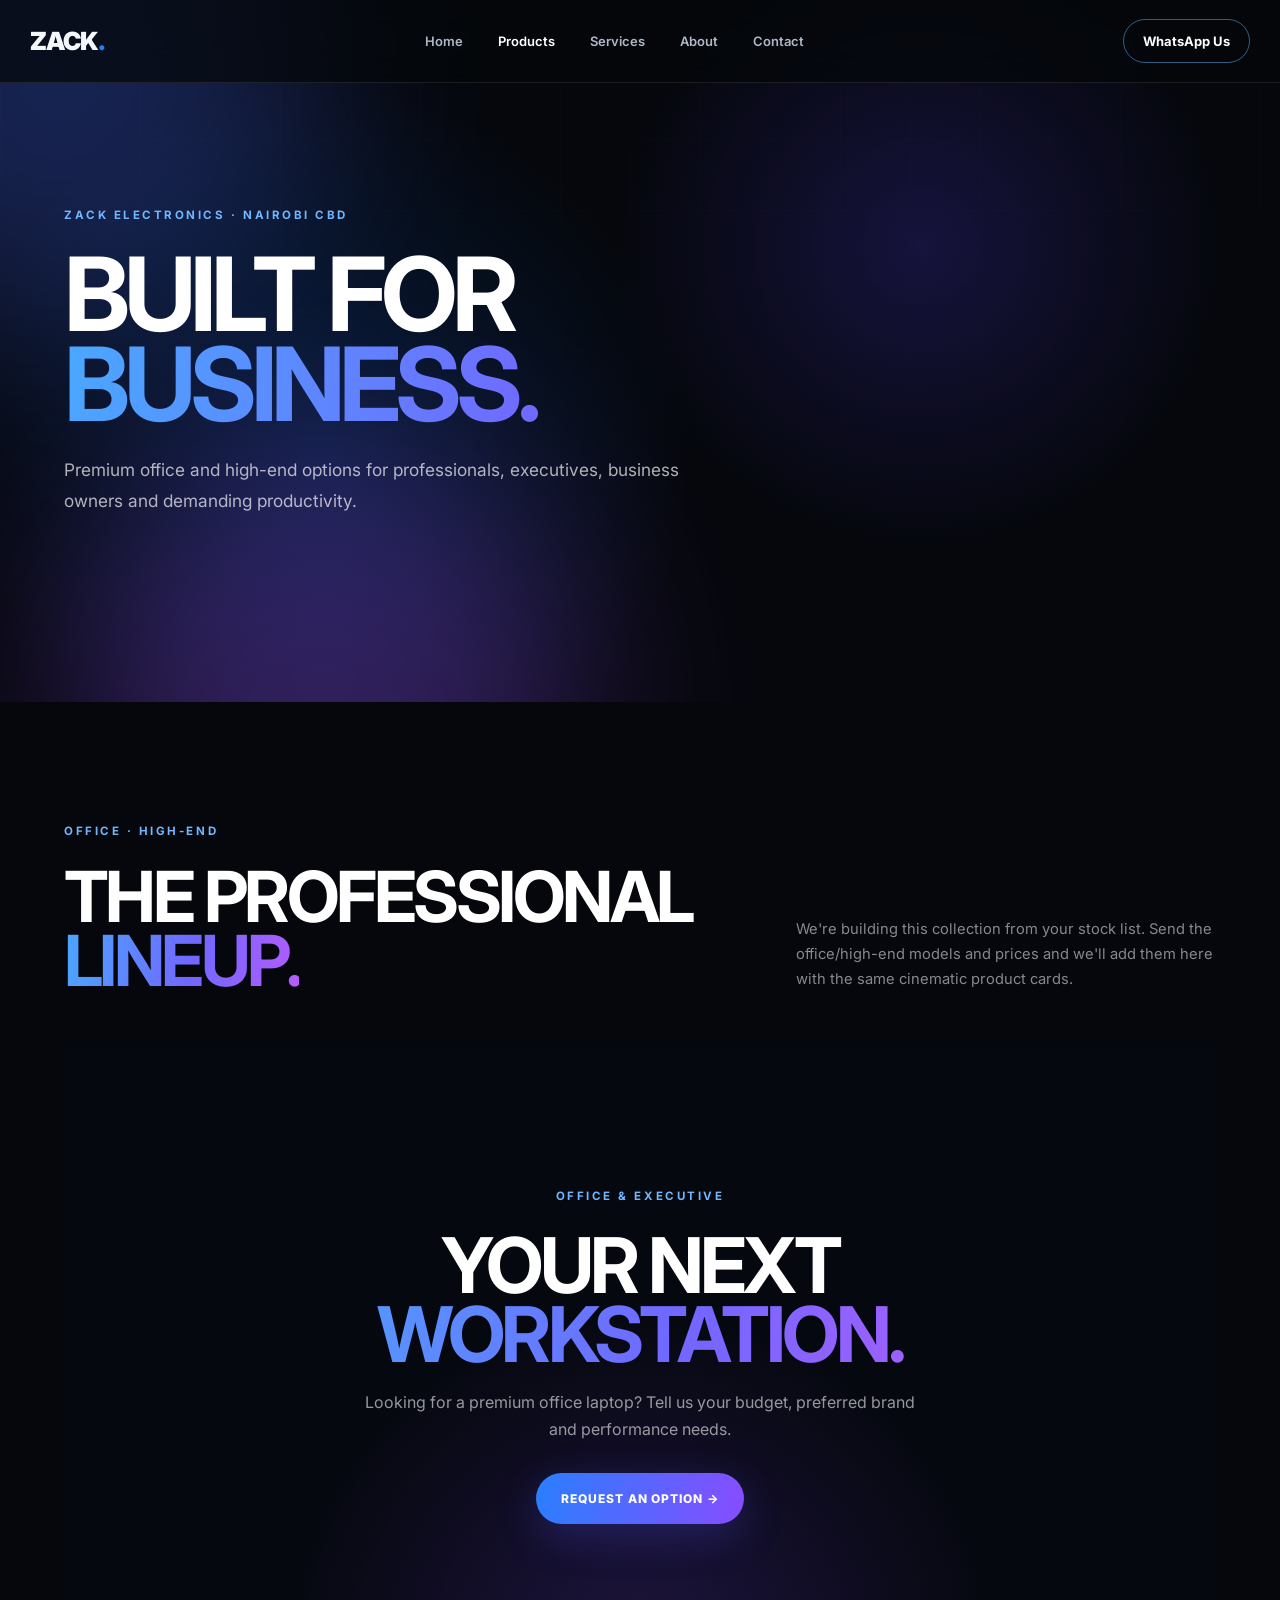
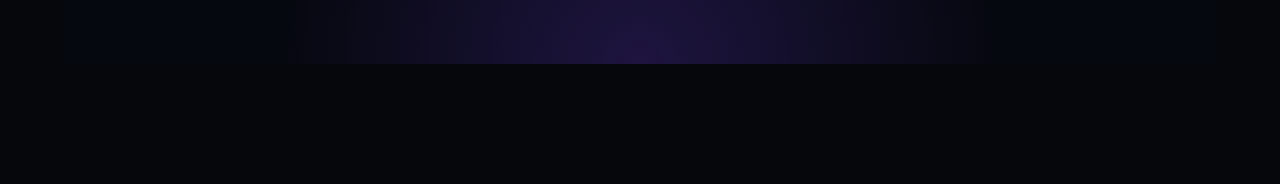
==== office-high-end.html @ 8d6f0d13 "Create office high-end product page" ====
<!DOCTYPE html>
<html lang="en">
<head>
<meta charset="UTF-8"><meta name="viewport" content="width=device-width, initial-scale=1.0">
<title>Office High-End Laptops | Zack Electronics Nairobi</title>
<meta name="description" content="Premium office and high-end professional laptops from Zack Electronics Nairobi CBD.">
<link rel="stylesheet" href="style.css"><link rel="stylesheet" href="products.css"><link rel="icon" type="image/svg+xml" href="favicon.svg">
</head>
<body>
<header class="site-header"><nav class="navbar"><a href="index.html" class="logo">ZACK<span>.</span></a><div class="nav-links"><a href="index.html">Home</a><a href="products-menu.html" class="active">Products</a><a href="services.html">Services</a><a href="about.html">About</a><a href="contact.html">Contact</a></div><a href="https://wa.me/254717022136" class="nav-button" target="_blank" rel="noopener">WhatsApp Us</a></nav></header>
<main>
<section class="products-hero"><div class="hero-background"><div class="glow glow-one"></div><div class="glow glow-two"></div><div class="grid"></div></div><div class="products-hero-content"><p class="eyebrow">ZACK ELECTRONICS · NAIROBI CBD</p><h1>BUILT FOR<br><span>BUSINESS.</span></h1><p>Premium office and high-end options for professionals, executives, business owners and demanding productivity.</p></div></section>
<section class="catalog-section"><div class="catalog-heading"><div><p class="eyebrow">OFFICE · HIGH-END</p><h2>THE PROFESSIONAL <span>LINEUP.</span></h2></div><p>We're building this collection from your stock list. Send the office/high-end models and prices and we'll add them here with the same cinematic product cards.</p></div>
<div class="products-cta"><p class="eyebrow">OFFICE & EXECUTIVE</p><h2>YOUR NEXT <span>WORKSTATION.</span></h2><p>Looking for a premium office laptop? Tell us your budget, preferred brand and performance needs.</p><a href="https://wa.me/254717022136?text=Hello%20Zack%20Electronics%2C%20I%27m%20looking%20for%20an%20office%20or%20high-end%20laptop." class="button-primary" target="_blank" rel="noopener">REQUEST AN OPTION →</a></div></section>
</main></body></html>
---- style.css ----
@import url('https://fonts.googleapis.com/css2?family=Inter:wght@400;500;600;700;800;900&display=swap');

:root {
    --bg: #05070b;
    --bg-soft: #0a0e16;
    --card: #0d121c;
    --line: rgba(255,255,255,0.09);
    --text: #f4f7fb;
    --muted: #8b96a8;
    --blue: #1683ff;
    --blue-light: #5eb4ff;
    --glow: rgba(22,131,255,0.45);
}

* {
    margin: 0;
    padding: 0;
    box-sizing: border-box;
}

html {
    scroll-behavior: smooth;
}

body {
    background: var(--bg);
    color: var(--text);
    font-family: "Inter", Arial, sans-serif;
    line-height: 1.6;
    overflow-x: hidden;
}

body::selection {
    background: var(--blue);
    color: white;
}

a {
    color: inherit;
    text-decoration: none;
}

button,
input,
textarea {
    font: inherit;
}


/* =========================
   NAVIGATION
========================= */

.site-header {
    position: fixed;
    top: 0;
    left: 0;
    width: 100%;
    z-index: 1000;

    background: rgba(5,7,11,0.72);
    backdrop-filter: blur(18px);

    border-bottom: 1px solid var(--line);
}

.navbar {
    max-width: 1300px;
    margin: auto;

    height: 82px;
    padding: 0 30px;

    display: flex;
    align-items: center;
    justify-content: space-between;
}

.logo {
    font-size: 25px;
    font-weight: 900;
    letter-spacing: -1px;
}

.logo span {
    color: var(--blue);
}

.nav-links {
    display: flex;
    gap: 35px;
}

.nav-links a {
    color: #aeb8c7;
    font-size: 13px;
    font-weight: 600;

    transition: 0.3s;
}

.nav-links a:hover {
    color: white;
}

.nav-button {
    border: 1px solid rgba(94,180,255,0.5);

    padding: 11px 19px;

    border-radius: 30px;

    color: white;

    font-size: 13px;
    font-weight: 700;

    transition: 0.3s;
}

.nav-button:hover {
    background: var(--blue);
    border-color: var(--blue);

    box-shadow:
        0 0 30px rgba(22,131,255,0.35);
}


/* =========================
   HERO
========================= */

.hero {
    min-height: 100vh;

    position: relative;
    overflow: hidden;

    display: flex;
    align-items: center;

    padding: 150px 8% 100px;
}

.hero-background {
    position: absolute;
    inset: 0;

    pointer-events: none;
}

.grid {
    position: absolute;
    inset: 0;

    opacity: 0.2;

    background-image:
        linear-gradient(
            rgba(255,255,255,0.04) 1px,
            transparent 1px
        ),
        linear-gradient(
            90deg,
            rgba(255,255,255,0.04) 1px,
            transparent 1px
        );

    background-size: 70px 70px;

    mask-image:
        radial-gradient(
            ellipse at center,
            black 20%,
            transparent 75%
        );
}

.glow {
    position: absolute;

    width: 650px;
    height: 650px;

    border-radius: 50%;

    filter: blur(100px);

    opacity: 0.15;
}

.glow-one {
    background: #006eff;

    top: -300px;
    left: -200px;
}

.glow-two {
    background: #00b7ff;

    bottom: -400px;
    right: -200px;
}

.hero-content {
    position: relative;
    z-index: 2;

    max-width: 800px;
}

.eyebrow {
    color: var(--blue-light);

    font-size: 11px;
    font-weight: 800;

    letter-spacing: 4px;

    margin-bottom: 25px;
}

.hero h1 {
    font-size: clamp(60px, 8vw, 125px);

    line-height: 0.9;

    letter-spacing: -7px;

    font-weight: 900;
}

.hero h1 span {
    display: block;
}

.hero h1 em {
    color: transparent;

    -webkit-text-stroke: 1px rgba(255,255,255,0.6);

    font-style: normal;
}

.hero-description {
    max-width: 520px;

    color: var(--muted);

    font-size: 17px;

    margin-top: 35px;
}

.hero-actions {
    display: flex;
    gap: 15px;

    margin-top: 40px;
}


/* =========================
   BUTTONS
========================= */

.button {
    display: inline-flex;
    align-items: center;
    gap: 18px;

    padding: 15px 23px;

    border-radius: 4px;

    font-size: 12px;
    font-weight: 800;

    letter-spacing: 0.5px;

    transition:
        transform 0.3s,
        box-shadow 0.3s,
        background 0.3s;
}

.button span {
    font-size: 18px;
}

.button-primary {
    background: var(--blue);

    color: white;

    box-shadow:
        0 0 35px rgba(22,131,255,0.25);
}

.button-primary:hover {
    transform: translateY(-4px);

    box-shadow:
        0 15px 50px rgba(22,131,255,0.4);
}

.button-outline {
    border: 1px solid var(--line);

    color: #d9e0ea;
}

.button-outline:hover {
    background: rgba(255,255,255,0.06);

    transform: translateY(-4px);
}


/* =========================
   HERO VISUAL
========================= */

.hero-visual {
    position: absolute;

    right: 4%;
    top: 50%;

    width: 550px;
    height: 550px;

    transform: translateY(-50%);

    display: flex;
    align-items: center;
    justify-content: center;
}

.device {
    width: 280px;
    height: 420px;

    border-radius: 30px;

    background:
        linear-gradient(
            145deg,
            #1c2532,
            #080b11
        );

    border: 1px solid rgba(255,255,255,0.15);

    box-shadow:
        -30px 30px 100px rgba(0,0,0,0.8),
        0 0 80px rgba(22,131,255,0.15);

    transform:
        perspective(1000px)
        rotateY(-18deg)
        rotateX(5deg);

    position: relative;

    animation: deviceFloat 6s ease-in-out infinite;
}

.device-screen {
    position: absolute;

    inset: 10px;

    border-radius: 22px;

    background:
        radial-gradient(
            circle at 50% 30%,
            #147dff,
            #07101d 45%,
            #030508
        );

    display: flex;

    align-items: center;
    justify-content: center;

    overflow: hidden;
}

.device-screen span {
    font-size: 150px;

    font-weight: 900;

    color: rgba(255,255,255,0.9);

    text-shadow:
        0 0 50px rgba(94,180,255,0.8);
}

.screen-glow {
    position: absolute;

    width: 250px;
    height: 250px;

    background: #1683ff;

    filter: blur(100px);

    opacity: 0.35;
}

.orbital {
    position: absolute;

    border: 1px solid rgba(94,180,255,0.2);

    border-radius: 50%;

    transform: rotate(-20deg);

    animation: orbit 12s linear infinite;
}

.orbital-one {
    width: 480px;
    height: 180px;
}

.orbital-two {
    width: 400px;
    height: 140px;

    transform: rotate(40deg);

    animation-direction: reverse;
}

@keyframes deviceFloat {

    0%,
    100% {
        transform:
            perspective(1000px)
            rotateY(-18deg)
            rotateX(5deg)
            translateY(0);
    }

    50% {
        transform:
            perspective(1000px)
            rotateY(-18deg)
            rotateX(5deg)
            translateY(-20px);
    }
}

@keyframes orbit {

    from {
        transform: rotate(0deg);
    }

    to {
        transform: rotate(360deg);
    }
}


/* =========================
   SCROLL
========================= */

.scroll-indicator {
    position: absolute;

    bottom: 35px;
    left: 8%;

    color: #6d7787;

    font-size: 9px;

    letter-spacing: 3px;

    display: flex;
    align-items: center;
    gap: 12px;
}

.scroll-indicator span {
    width: 35px;
    height: 1px;

    background: var(--blue);
}


/* =========================
   BRAND STRIP
========================= */

.brand-strip {
    min-height: 90px;

    border-top: 1px solid var(--line);
    border-bottom: 1px solid var(--line);

    display: flex;
    align-items: center;
    justify-content: space-around;

    gap: 30px;

    padding: 20px 5%;

    color: #687384;

    font-size: 10px;
    font-weight: 800;

    letter-spacing: 3px;
}


/* =========================
   SECTIONS
========================= */

.section {
    max-width: 1300px;

    margin: auto;

    padding: 140px 7%;
}

.section-header {
    display: flex;

    justify-content: space-between;
    align-items: end;

    gap: 50px;

    margin-bottom: 70px;
}

.section-header h2 {
    font-size: clamp(45px, 6vw, 80px);

    line-height: 0.95;

    letter-spacing: -4px;

    font-weight: 900;
}

.section-header h2 span {
    display: block;

    color: transparent;

    -webkit-text-stroke: 1px rgba(255,255,255,0.5);
}

.section-description {
    max-width: 330px;

    color: var(--muted);

    font-size: 14px;
}


/* =========================
   PRODUCTS
========================= */

.product-grid {
    display: grid;

    grid-template-columns:
        1.3fr
        1fr
        1fr;

    gap: 18px;
}

.product-card {
    min-height: 390px;

    background:
        linear-gradient(
            145deg,
            rgba(255,255,255,0.055),
            rgba(255,255,255,0.015)
        );

    border: 1px solid var(--line);

    padding: 35px;

    position: relative;

    overflow: hidden;

    transition:
        transform 0.4s,
        border 0.4s;
}

.product-card:hover {
    transform: translateY(-8px);

    border-color:
        rgba(94,180,255,0.35);
}

.product-large {
    grid-row: span 2;
}

.product-number {
    position: absolute;

    top: 25px;
    right: 30px;

    color: #4e5867;

    font-size: 11px;
}

.product-icon {
    font-size: 100px;

    position: absolute;

    top: 35%;
    left: 50%;

    transform: translate(-50%, -50%);

    filter:
        drop-shadow(
            0 0 30px rgba(22,131,255,0.25)
        );

    transition: transform 0.4s;
}

.product-card:hover .product-icon {
    transform:
        translate(-50%, -50%)
        scale(1.12)
        rotate(-4deg);
}

.product-info {
    position: absolute;

    bottom: 35px;
    left: 35px;
    right: 35px;
}

.product-info p {
    color: var(--blue-light);

    font-size: 9px;

    font-weight: 800;

    letter-spacing: 3px;
}

.product-info h3 {
    font-size: 28px;

    margin: 5px 0;
}

.product-info span {
    color: var(--muted);

    font-size: 12px;
}

.product-card > a {
    position: absolute;

    bottom: 35px;
    right: 35px;

    color: var(--blue-light);

    font-size: 11px;

    font-weight: 800;
}


/* =========================
   SERVICES
========================= */

.services-section {
    max-width: none;

    background:
        radial-gradient(
            circle at 50% 0%,
            rgba(22,131,255,0.09),
            transparent 50%
        );

    border-top: 1px solid var(--line);
    border-bottom: 1px solid var(--line);
}

.services-section .section-header {
    max-width: 1300px;

    margin-left: auto;
    margin-right: auto;
}

.services-grid {
    max-width: 1300px;

    margin: auto;

    display: grid;

    grid-template-columns:
        repeat(4, 1fr);

    border-top: 1px solid var(--line);
}

.service {
    padding: 45px 30px;

    border-right: 1px solid var(--line);

    position: relative;

    transition: background 0.3s;
}

.service:first-child {
    border-left: 1px solid var(--line);
}

.service:hover {
    background: rgba(22,131,255,0.04);
}

.service-number {
    color: #505b6b;

    font-size: 10px;

    position: absolute;

    top: 25px;
    right: 25px;
}

.service-icon {
    font-size: 35px;

    margin-bottom: 35px;
}

.service h3 {
    font-size: 20px;

    margin-bottom: 15px;
}

.service p {
    color: var(--muted);

    font-size: 13px;
}


/* =========================
   ABOUT
========================= */

.about-section {
    display: grid;

    grid-template-columns: 1fr 1fr;

    gap: 100px;

    align-items: center;
}

.about-visual {
    height: 550px;

    display: flex;
    align-items: center;
    justify-content: center;

    position: relative;

    background:
        radial-gradient(
            circle,
            rgba(22,131,255,0.18),
            transparent 55%
        );
}

.about-circle {
    width: 300px;
    height: 300px;

    border: 1px solid rgba(94,180,255,0.35);

    border-radius: 50%;

    display: flex;
    align-items: center;
    justify-content: center;

    box-shadow:
        0 0 100px rgba(22,131,255,0.15);
}

.about-circle span {
    font-size: 150px;

    font-weight: 900;

    color: transparent;

    -webkit-text-stroke: 1px rgba(255,255,255,0.7);
}

.about-content h2 {
    font-size: clamp(45px, 5vw, 70px);

    line-height: 0.95;

    letter-spacing: -4px;

    margin-bottom: 30px;
}

.about-content h2 span {
    color: var(--blue-light);
}

.about-text {
    color: var(--muted);

    max-width: 500px;

    font-size: 15px;
}

.stats {
    display: flex;

    gap: 60px;

    margin-top: 50px;
}

.stats div {
    display: flex;

    flex-direction: column;
}

.stats strong {
    font-size: 35px;

    color: white;
}

.stats span {
    color: #667183;

    font-size: 10px;

    text-transform: uppercase;

    letter-spacing: 2px;
}


/* =========================
   CTA
========================= */

.cta-section {
    min-height: 650px;

    position: relative;

    overflow: hidden;

    display: flex;
    align-items: center;
    justify-content: center;

    text-align: center;

    border-top: 1px solid var(--line);
    border-bottom: 1px solid var(--line);
}

.cta-section::before {
    content: "";

    position: absolute;

    width: 700px;
    height: 700px;

    border-radius: 50%;

    background: var(--blue);

    filter: blur(180px);

    opacity: 0.12;
}

.cta-content {
    position: relative;

    max-width: 800px;
}

.cta-content h2 {
    font-size: clamp(60px, 9vw, 125px);

    line-height: 0.85;

    letter-spacing: -7px;

    font-weight: 900;

    margin-bottom: 30px;
}

.cta-content h2 span {
    display: block;

    color: transparent;

    -webkit-text-stroke: 1px rgba(255,255,255,0.65);
}

.cta-content > p:not(.eyebrow) {
    color: var(--muted);

    margin-bottom: 35px;
}


/* =========================
   CONTACT
========================= */

.contact-section {
    display: grid;

    grid-template-columns: 1fr 1fr;

    gap: 100px;
}

.contact-content h2 {
    font-size: clamp(50px, 6vw, 80px);

    line-height: 0.9;

    letter-spacing: -5px;

    margin-bottom: 25px;
}

.contact-content h2 span {
    display: block;

    color: var(--blue-light);
}

.contact-content > p:not(.eyebrow) {
    color: var(--muted);

    max-width: 450px;
}

.contact-details {
    margin-top: 50px;

    display: flex;

    flex-direction: column;

    gap: 25px;
}

.contact-details div {
    display: flex;

    flex-direction: column;
}

.contact-details span {
    color: #596474;

    font-size: 9px;

    font-weight: 800;

    letter-spacing: 3px;
}

.contact-details strong {
    margin-top: 4px;

    font-size: 15px;
}

.contact-form {
    display: flex;

    flex-direction: column;

    gap: 15px;
}

.contact-form input,
.contact-form textarea {
    background: rgba(255,255,255,0.025);

    border: 1px solid var(--line);

    color: white;

    padding: 17px;

    outline: none;

    border-radius: 3px;

    resize: vertical;

    transition: border 0.3s;
}

.contact-form input:focus,
.contact-form textarea:focus {
    border-color: rgba(94,180,255,0.6);

    box-shadow:
        0 0 25px rgba(22,131,255,0.08);
}

.contact-form input::placeholder,
.contact-form textarea::placeholder {
    color: #566173;
}


/* =========================
   FOOTER
========================= */

footer {
    padding: 45px 7% 25px;

    border-top: 1px solid var(--line);
}

.footer-top {
    max-width: 1300px;

    margin: auto;

    display: flex;

    align-items: center;

    justify-content: space-between;

    gap: 30px;
}

.footer-top p {
    color: #596474;

    font-size: 12px;
}

.social-links {
    display: flex;

    gap: 20px;
}

.social-links a {
    color: #8c96a5;

    font-size: 11px;

    transition: color 0.3s;
}

.social-links a:hover {
    color: white;
}

.footer-bottom {
    max-width: 1300px;

    margin: 40px auto 0;

    padding-top: 20px;

    border-top: 1px solid var(--line);

    display: flex;

    justify-content: space-between;

    color: #4e5867;

    font-size: 10px;
}


/* =========================
   RESPONSIVE
========================= */

@media (max-width: 1100px) {

    .hero-visual {
        opacity: 0.45;

        right: -130px;
    }

    .hero-content {
        max-width: 700px;
    }

    .product-grid {
        grid-template-columns: 1fr 1fr;
    }

    .product-large {
        grid-row: auto;

        grid-column: span 2;
    }

    .services-grid {
        grid-template-columns: 1fr 1fr;
    }

    .service {
        border-bottom: 1px solid var(--line);
    }
}


@media (max-width: 800px) {

    .nav-links {
        display: none;
    }

    .nav-button {
        display: none;
    }

    .navbar {
        height: 70px;

        padding: 0 20px;
    }

    .hero {
        padding:
            140px
            25px
            100px;
    }

    .hero h1 {
        letter-spacing: -4px;
    }

    .hero-visual {
        opacity: 0.2;

        right: -180px;
    }

    .section {
        padding: 100px 25px;
    }

    .section-header {
        flex-direction: column;

        align-items: flex-start;
    }

    .about-section,
    .contact-section {
        grid-template-columns: 1fr;

        gap: 60px;
    }

    .about-visual {
        height: 350px;
    }

    .brand-strip {
        flex-wrap: wrap;

        justify-content: center;

        text-align: center;
    }

    .footer-top,
    .footer-bottom {
        flex-direction: column;

        align-items: flex-start;
    }
}


@media (max-width: 600px) {

    .hero {
        min-height: 850px;
    }

    .hero h1 {
        font-size: 58px;
    }

    .hero-description {
        font-size: 15px;
    }

    .hero-actions {
        flex-direction: column;

        align-items: flex-start;
    }

    .product-grid {
        grid-template-columns: 1fr;
    }

    .product-large {
        grid-column: auto;
    }

    .product-card {
        min-height: 350px;
    }

    .services-grid {
        grid-template-columns: 1fr;
    }

    .service {
        border-left: 1px solid var(--line);

        border-right: 1px solid var(--line);
    }

    .stats {
        gap: 30px;
    }

    .cta-section {
        min-height: 550px;

        padding: 40px 20px;
    }

    .cta-content h2 {
        font-size: 62px;

        letter-spacing: -4px;
    }

    .contact-content h2 {
        font-size: 55px;
    }
}
/* =========================================================
   ZACK ELECTRONICS — CINEMATIC PRODUCTS EXPERIENCE
   ========================================================= */

.products-hero {
    position: relative;
    min-height: 78vh;
    display: flex;
    align-items: center;
    overflow: hidden;
    isolation: isolate;
    background:
        radial-gradient(circle at 72% 35%, rgba(91, 67, 255, 0.20), transparent 30%),
        radial-gradient(circle at 25% 65%, rgba(0, 119, 255, 0.18), transparent 35%),
        #05070c;
}

.products-hero-content {
    position: relative;
    z-index: 3;
    width: min(1180px, 90%);
    margin: 0 auto;
    padding: 110px 0 90px;
}

.products-hero h1 {
    max-width: 900px;
    margin: 15px 0 25px;
    font-size: clamp(3.4rem, 8vw, 8rem);
    line-height: 0.88;
    letter-spacing: -0.06em;
    text-transform: uppercase;
    color: #ffffff;
}

.products-hero h1 span {
    display: block;
    background: linear-gradient(
        100deg,
        #4aa8ff,
        #7167ff 55%,
        #b65cff
    );
    -webkit-background-clip: text;
    background-clip: text;
    color: transparent;
}

.products-hero-content > p:last-child {
    max-width: 650px;
    color: rgba(255,255,255,0.68);
    font-size: 1.08rem;
    line-height: 1.8;
}

.eyebrow {
    color: #70b7ff;
    font-size: 0.72rem;
    font-weight: 700;
    letter-spacing: 0.22em;
    text-transform: uppercase;
}

.hero-background {
    position: absolute;
    inset: 0;
    z-index: -1;
    pointer-events: none;
}

.grid {
    position: absolute;
    inset: 0;
    opacity: 0.16;
    background-image:
        linear-gradient(rgba(255,255,255,0.07) 1px, transparent 1px),
        linear-gradient(90deg, rgba(255,255,255,0.07) 1px, transparent 1px);
    background-size: 70px 70px;
    mask-image: linear-gradient(to bottom, black, transparent);
}

.glow {
    position: absolute;
    width: 520px;
    height: 520px;
    border-radius: 50%;
    filter: blur(100px);
    opacity: 0.28;
}

.glow-one {
    top: -180px;
    right: -80px;
    background: #456bff;
    animation: cinematicFloat 8s ease-in-out infinite;
}

.glow-two {
    bottom: -260px;
    left: 5%;
    background: #9d4dff;
    animation: cinematicFloat 10s ease-in-out infinite reverse;
}

@keyframes cinematicFloat {
    0%, 100% {
        transform: translate3d(0, 0, 0);
    }

    50% {
        transform: translate3d(35px, -25px, 0);
    }
}


/* =========================================================
   COLLECTION SECTION
   ========================================================= */

.laptop-collections {
    position: relative;
    padding: 120px 5%;
    background:
        radial-gradient(circle at 50% 0%, rgba(77, 92, 255, 0.10), transparent 35%),
        #07090f;
}

.collection-heading {
    max-width: 760px;
    margin: 0 auto 65px;
    text-align: center;
}

.collection-heading h2 {
    margin: 12px 0 20px;
    font-size: clamp(2.5rem, 5vw, 5rem);
    line-height: 0.95;
    letter-spacing: -0.045em;
    text-transform: uppercase;
    color: white;
}

.collection-heading h2 span {
    background: linear-gradient(
        100deg,
        #55adff,
        #7864ff,
        #bd5cff
    );
    -webkit-background-clip: text;
    background-clip: text;
    color: transparent;
}

.collection-heading > p:last-child {
    color: rgba(255,255,255,0.58);
    line-height: 1.7;
}

.collection-grid {
    width: min(1250px, 100%);
    margin: 0 auto;
    display: grid;
    grid-template-columns: repeat(3, 1fr);
    gap: 22px;
}

.collection-card {
    position: relative;
    min-height: 590px;
    padding: 35px;
    overflow: hidden;
    isolation: isolate;
    border: 1px solid rgba(255,255,255,0.10);
    border-radius: 24px;
    background:
        linear-gradient(145deg, rgba(255,255,255,0.07), rgba(255,255,255,0.015)),
        rgba(5, 8, 15, 0.92);
    box-shadow: 0 25px 80px rgba(0,0,0,0.28);
    transition:
        transform 0.5s cubic-bezier(.2,.8,.2,1),
        border-color 0.5s ease,
        box-shadow 0.5s ease;
}

.collection-card:hover {
    transform: translateY(-12px);
    border-color: rgba(105,153,255,0.45);
    box-shadow:
        0 30px 90px rgba(0,0,0,0.45),
        0 0 70px rgba(91, 91, 255, 0.10);
}

.collection-number {
    position: absolute;
    top: 25px;
    right: 30px;
    font-size: 0.7rem;
    letter-spacing: 0.18em;
    color: rgba(255,255,255,0.32);
}

.collection-icon {
    position: relative;
    z-index: 2;
    width: 74px;
    height: 74px;
    display: grid;
    place-items: center;
    margin-bottom: 120px;
    border: 1px solid rgba(255,255,255,0.14);
    border-radius: 20px;
    background: rgba(255,255,255,0.06);
    font-size: 2rem;
    box-shadow: 0 0 35px rgba(73,139,255,0.10);
}

.collection-content {
    position: relative;
    z-index: 2;
}

.collection-content > p:first-child {
    margin: 0 0 12px;
    color: #8fbfff;
    font-size: 0.72rem;
    font-weight: 700;
    letter-spacing: 0.18em;
}

.collection-content h3 {
    max-width: 330px;
    margin: 0;
    color: white;
    font-size: clamp(2rem, 3vw, 3rem);
    line-height: 0.95;
    letter-spacing: -0.04em;
    text-transform: uppercase;
}

.collection-content h3 span {
    display: block;
    background: linear-gradient(100deg, #4ba9ff, #9b62ff);
    -webkit-background-clip: text;
    background-clip: text;
    color: transparent;
}

.collection-line {
    width: 55px;
    height: 2px;
    margin: 28px 0;
    background: linear-gradient(90deg, #49aaff, #9d5dff);
}

.collection-description {
    max-width: 330px;
    color: rgba(255,255,255,0.58);
    line-height: 1.7;
}

.collection-button {
    display: inline-flex;
    align-items: center;
    gap: 15px;
    margin-top: 25px;
    padding: 13px 17px;
    border: 1px solid rgba(116,159,255,0.35);
    border-radius: 100px;
    color: white;
    background: rgba(73,116,255,0.08);
    font-size: 0.68rem;
    font-weight: 700;
    letter-spacing: 0.08em;
    text-decoration: none;
    transition: all 0.3s ease;
}

.collection-button span {
    font-size: 1rem;
    transition: transform 0.3s ease;
}

.collection-button:hover {
    border-color: rgba(170,103,255,0.65);
    background: linear-gradient(
        100deg,
        rgba(59,139,255,0.20),
        rgba(166,78,255,0.20)
    );
    box-shadow: 0 0 30px rgba(104,87,255,0.18);
}

.collection-button:hover span {
    transform: translateX(5px);
}

.collection-glow {
    position: absolute;
    width: 280px;
    height: 280px;
    top: -100px;
    right: -100px;
    border-radius: 50%;
    filter: blur(70px);
    opacity: 0.25;
    z-index: -1;
    transition: opacity 0.5s ease, transform 0.5s ease;
}

.collection-card:hover .collection-glow {
    opacity: 0.45;
    transform: scale(1.15);
}

.gaming-card .collection-glow {
    background: #3e8cff;
}

.student-card .collection-glow {
    background: #5b7cff;
}

.professional-card .collection-glow {
    background: #a450ff;
}


/* =========================================================
   OTHER PRODUCTS
   ========================================================= */

.other-products {
    padding: 120px 5%;
    background: #05070c;
}

.other-products-grid {
    width: min(1150px, 100%);
    margin: 0 auto;
    display: grid;
    grid-template-columns: repeat(3, 1fr);
    gap: 15px;
}

.mini-product {
    padding: 30px;
    border: 1px solid rgba(255,255,255,0.08);
    border-radius: 18px;
    background: rgba(255,255,255,0.025);
    transition: 0.35s ease;
}

.mini-product:hover {
    transform: translateY(-6px);
    border-color: rgba(112,130,255,0.35);
    background: rgba(85,95,255,0.05);
}

.mini-product > span {
    font-size: 1.7rem;
}

.mini-product h3 {
    margin: 20px 0 8px;
    color: white;
}

.mini-product p {
    margin: 0;
    color: rgba(255,255,255,0.50);
    line-height: 1.6;
}


/* =========================================================
   FINAL CTA
   ========================================================= */

.products-cta {
    position: relative;
    overflow: hidden;
    padding: 140px 5%;
    text-align: center;
    background:
        radial-gradient(circle at 50% 100%, rgba(124,70,255,0.20), transparent 42%),
        #060810;
}

.products-cta h2 {
    max-width: 800px;
    margin: 15px auto 20px;
    color: white;
    font-size: clamp(2.7rem, 6vw, 6rem);
    line-height: 0.9;
    letter-spacing: -0.05em;
    text-transform: uppercase;
}

.products-cta h2 span {
    display: block;
    background: linear-gradient(100deg, #4baaff, #b05dff);
    -webkit-background-clip: text;
    background-clip: text;
    color: transparent;
}

.products-cta > p:not(.eyebrow) {
    max-width: 580px;
    margin: 0 auto 30px;
    color: rgba(255,255,255,0.58);
    line-height: 1.7;
}

.button-primary {
    display: inline-flex;
    align-items: center;
    gap: 15px;
    padding: 16px 25px;
    border-radius: 100px;
    color: white;
    background: linear-gradient(100deg, #297fff, #884cff);
    text-decoration: none;
    font-size: 0.75rem;
    font-weight: 800;
    letter-spacing: 0.08em;
    box-shadow: 0 12px 40px rgba(82,82,255,0.25);
    transition: transform 0.3s ease, box-shadow 0.3s ease;
}

.button-primary:hover {
    transform: translateY(-4px);
    box-shadow: 0 18px 55px rgba(120,70,255,0.35);
}


/* =========================================================
   MOBILE
   ========================================================= */

@media (max-width: 900px) {

    .collection-grid {
        grid-template-columns: 1fr;
    }

    .collection-card {
        min-height: 500px;
    }

    .other-products-grid {
        grid-template-columns: repeat(2, 1fr);
    }

}

@media (max-width: 600px) {

    .products-hero {
        min-height: 72vh;
    }

    .products-hero-content {
        padding: 90px 0 70px;
    }

    .products-hero h1 {
        font-size: clamp(3rem, 16vw, 5rem);
    }

    .laptop-collections,
    .other-products,
    .products-cta {
        padding: 85px 5%;
    }

    .collection-card {
        min-height: 480px;
        padding: 28px;
    }

    .collection-icon {
        margin-bottom: 90px;
    }

    .other-products-grid {
        grid-template-columns: 1fr;
    }

}
---- products.css ----
/* Zack Electronics product catalog */
:root{--purple:#9b5cff;--purple-soft:rgba(155,92,255,.18)}
.products-hero{min-height:78vh;display:flex;align-items:center;position:relative;overflow:hidden;isolation:isolate;background:radial-gradient(circle at 72% 35%,rgba(91,67,255,.2),transparent 30%),radial-gradient(circle at 25% 65%,rgba(0,119,255,.18),transparent 35%),#05070c}
.products-hero-content{position:relative;z-index:3;width:min(1180px,90%);margin:0 auto;padding:110px 0 90px}.products-hero h1{max-width:900px;margin:15px 0 25px;font-size:clamp(3.4rem,8vw,8rem);line-height:.88;letter-spacing:-.06em;text-transform:uppercase;color:#fff}.products-hero h1 span,.catalog-heading h2 span,.products-cta h2 span{background:linear-gradient(100deg,#4aa8ff,#7167ff 55%,#b65cff);-webkit-background-clip:text;background-clip:text;color:transparent}.products-hero-content>p:last-child{max-width:650px;color:rgba(255,255,255,.68);font-size:1.08rem;line-height:1.8}
.laptop-collections{position:relative;padding:120px 5%;background:radial-gradient(circle at 50% 0%,rgba(77,92,255,.1),transparent 35%),#07090f}.collection-heading{max-width:760px;margin:0 auto 65px;text-align:center}.collection-heading h2{margin:12px 0 20px;font-size:clamp(2.5rem,5vw,5rem);line-height:.95;letter-spacing:-.045em;text-transform:uppercase;color:#fff}.collection-heading>p:last-child{color:rgba(255,255,255,.58);line-height:1.7}.collection-grid{width:min(1250px,100%);margin:0 auto;display:grid;grid-template-columns:repeat(3,1fr);gap:22px}.collection-card{position:relative;min-height:500px;padding:35px;overflow:hidden;isolation:isolate;border:1px solid rgba(255,255,255,.1);border-radius:24px;background:linear-gradient(145deg,rgba(255,255,255,.07),rgba(255,255,255,.015)),rgba(5,8,15,.92);box-shadow:0 25px 80px rgba(0,0,0,.28);transition:.5s}.collection-card:hover{transform:translateY(-12px);border-color:rgba(105,153,255,.45);box-shadow:0 30px 90px rgba(0,0,0,.45),0 0 70px rgba(91,91,255,.1)}.collection-number{position:absolute;top:25px;right:30px;font-size:.7rem;letter-spacing:.18em;color:rgba(255,255,255,.32)}.collection-icon{position:relative;z-index:2;width:74px;height:74px;display:grid;place-items:center;margin-bottom:100px;border:1px solid rgba(255,255,255,.14);border-radius:20px;background:rgba(255,255,255,.06);font-size:2rem}.collection-content{position:relative;z-index:2}.collection-content>p:first-child{margin:0 0 12px;color:#8fbfff;font-size:.72rem;font-weight:700;letter-spacing:.18em}.collection-content h3{max-width:330px;margin:0;color:#fff;font-size:clamp(2rem,3vw,3rem);line-height:.95;letter-spacing:-.04em;text-transform:uppercase}.collection-content h3 span{display:block;background:linear-gradient(100deg,#4ba9ff,#9b62ff);-webkit-background-clip:text;background-clip:text;color:transparent}.collection-line{width:55px;height:2px;margin:28px 0;background:linear-gradient(90deg,#49aaff,#9d5dff)}.collection-description{max-width:330px;color:rgba(255,255,255,.58);line-height:1.7}.collection-button{display:inline-flex;align-items:center;gap:15px;margin-top:25px;padding:13px 17px;border:1px solid rgba(116,159,255,.35);border-radius:100px;color:#fff;background:rgba(73,116,255,.08);font-size:.68rem;font-weight:700;letter-spacing:.08em;transition:.3s}.collection-button:hover{border-color:rgba(170,103,255,.65);background:linear-gradient(100deg,rgba(59,139,255,.2),rgba(166,78,255,.2));box-shadow:0 0 30px rgba(104,87,255,.18)}.collection-glow{position:absolute;width:280px;height:280px;top:-100px;right:-100px;border-radius:50%;filter:blur(70px);opacity:.25;z-index:-1;transition:.5s}.collection-card:hover .collection-glow{opacity:.45;transform:scale(1.15)}.gaming-card .collection-glow{background:#3e8cff}.student-card .collection-glow{background:#5b7cff}.professional-card .collection-glow{background:#a450ff}
.catalog-section{padding:120px 5%;background:#05070c}.catalog-heading{width:min(1250px,100%);margin:0 auto 55px;display:flex;justify-content:space-between;align-items:end;gap:50px}.catalog-heading h2{margin:10px 0 0;color:#fff;font-size:clamp(2.7rem,5.5vw,5.5rem);line-height:.9;letter-spacing:-.05em;text-transform:uppercase}.catalog-heading>p{max-width:420px;color:rgba(255,255,255,.52);line-height:1.7;font-size:.92rem}.product-catalog{width:min(1250px,100%);margin:auto;display:grid;grid-template-columns:repeat(3,1fr);gap:18px}.laptop-card{position:relative;overflow:hidden;border:1px solid rgba(255,255,255,.08);border-radius:20px;background:linear-gradient(145deg,rgba(255,255,255,.055),rgba(255,255,255,.012));transition:transform .4s,border-color .4s,box-shadow .4s}.laptop-card:hover{transform:translateY(-8px);border-color:rgba(95,145,255,.38);box-shadow:0 25px 70px rgba(0,0,0,.35),0 0 45px rgba(91,92,255,.08)}.featured-laptop{grid-column:span 2}.product-image{height:270px;position:relative;overflow:hidden;background:radial-gradient(circle at 50% 50%,rgba(57,132,255,.15),transparent 60%),#090d15}.featured-laptop .product-image{height:390px}.product-image:after{content:"";position:absolute;inset:0;background:linear-gradient(180deg,transparent 50%,rgba(4,7,12,.75));pointer-events:none}.product-image img{width:100%;height:100%;object-fit:contain;display:block;padding:24px;filter:saturate(1.05) contrast(1.03);transition:transform .6s ease,filter .6s ease}.laptop-card:hover .product-image img{transform:scale(1.06);filter:saturate(1.15) contrast(1.06)}.stock-badge{position:absolute;top:18px;left:18px;z-index:2;padding:7px 10px;border:1px solid rgba(255,255,255,.14);border-radius:999px;background:rgba(4,7,12,.7);backdrop-filter:blur(12px);color:#c8dcff;font-size:.6rem;font-weight:800;letter-spacing:.1em}.laptop-body{padding:28px}.product-category{color:#75b7ff;font-size:.62rem;font-weight:800;letter-spacing:.16em}.laptop-body h3{margin:8px 0 9px;color:#fff;font-size:1.35rem;line-height:1.05;letter-spacing:-.025em}.spec-line{min-height:44px;color:rgba(255,255,255,.58);font-size:.82rem;line-height:1.55}.laptop-body ul{list-style:none;margin:17px 0 20px;padding:0;display:grid;gap:7px}.laptop-body li{color:rgba(255,255,255,.47);font-size:.72rem}.laptop-body li:before{content:"✦";color:#9b67ff;margin-right:8px}.price-row{display:flex;align-items:center;justify-content:space-between;gap:15px;padding-top:18px;border-top:1px solid rgba(255,255,255,.08)}.price-row strong{color:#fff;font-size:1.15rem;white-space:nowrap}.price-row a{padding:9px 12px;border-radius:999px;background:linear-gradient(100deg,#237dff,#8149ff);color:#fff;font-size:.6rem;font-weight:800;letter-spacing:.08em;white-space:nowrap}.image-note{width:min(1250px,100%);margin:30px auto 0;color:rgba(255,255,255,.38);font-size:.72rem;line-height:1.6}.coming-section{border-top:1px solid rgba(255,255,255,.07);background:linear-gradient(145deg,#070912,#05070c)}.products-cta{position:relative;overflow:hidden;padding:140px 5%;text-align:center;background:radial-gradient(circle at 50% 100%,rgba(124,70,255,.2),transparent 42%),#060810}.products-cta h2{max-width:800px;margin:15px auto 20px;color:#fff;font-size:clamp(2.7rem,6vw,6rem);line-height:.9;letter-spacing:-.05em;text-transform:uppercase}.products-cta>p:not(.eyebrow){max-width:580px;margin:0 auto 30px;color:rgba(255,255,255,.58);line-height:1.7}.products-cta .button-primary{border-radius:100px}.social-links{display:flex;gap:18px}.active{color:#fff!important}
@media(max-width:900px){.collection-grid,.product-catalog{grid-template-columns:1fr 1fr}.featured-laptop{grid-column:span 2}.catalog-heading{display:block}.catalog-heading>p{margin-top:25px}.nav-links{gap:15px}.nav-button{display:none}}
@media(max-width:600px){.collection-grid,.product-catalog{grid-template-columns:1fr}.featured-laptop{grid-column:span 1}.featured-laptop .product-image,.product-image{height:250px}.catalog-section,.laptop-collections{padding:80px 5%}.products-hero-content{padding:90px 0 70px}.products-hero h1{font-size:clamp(3rem,16vw,5rem)}.collection-card{min-height:470px}.navbar{padding:0 18px}.nav-links{display:none}.laptop-body{padding:23px}.price-row{align-items:flex-start;flex-direction:column}.price-row a{align-self:flex-start}}
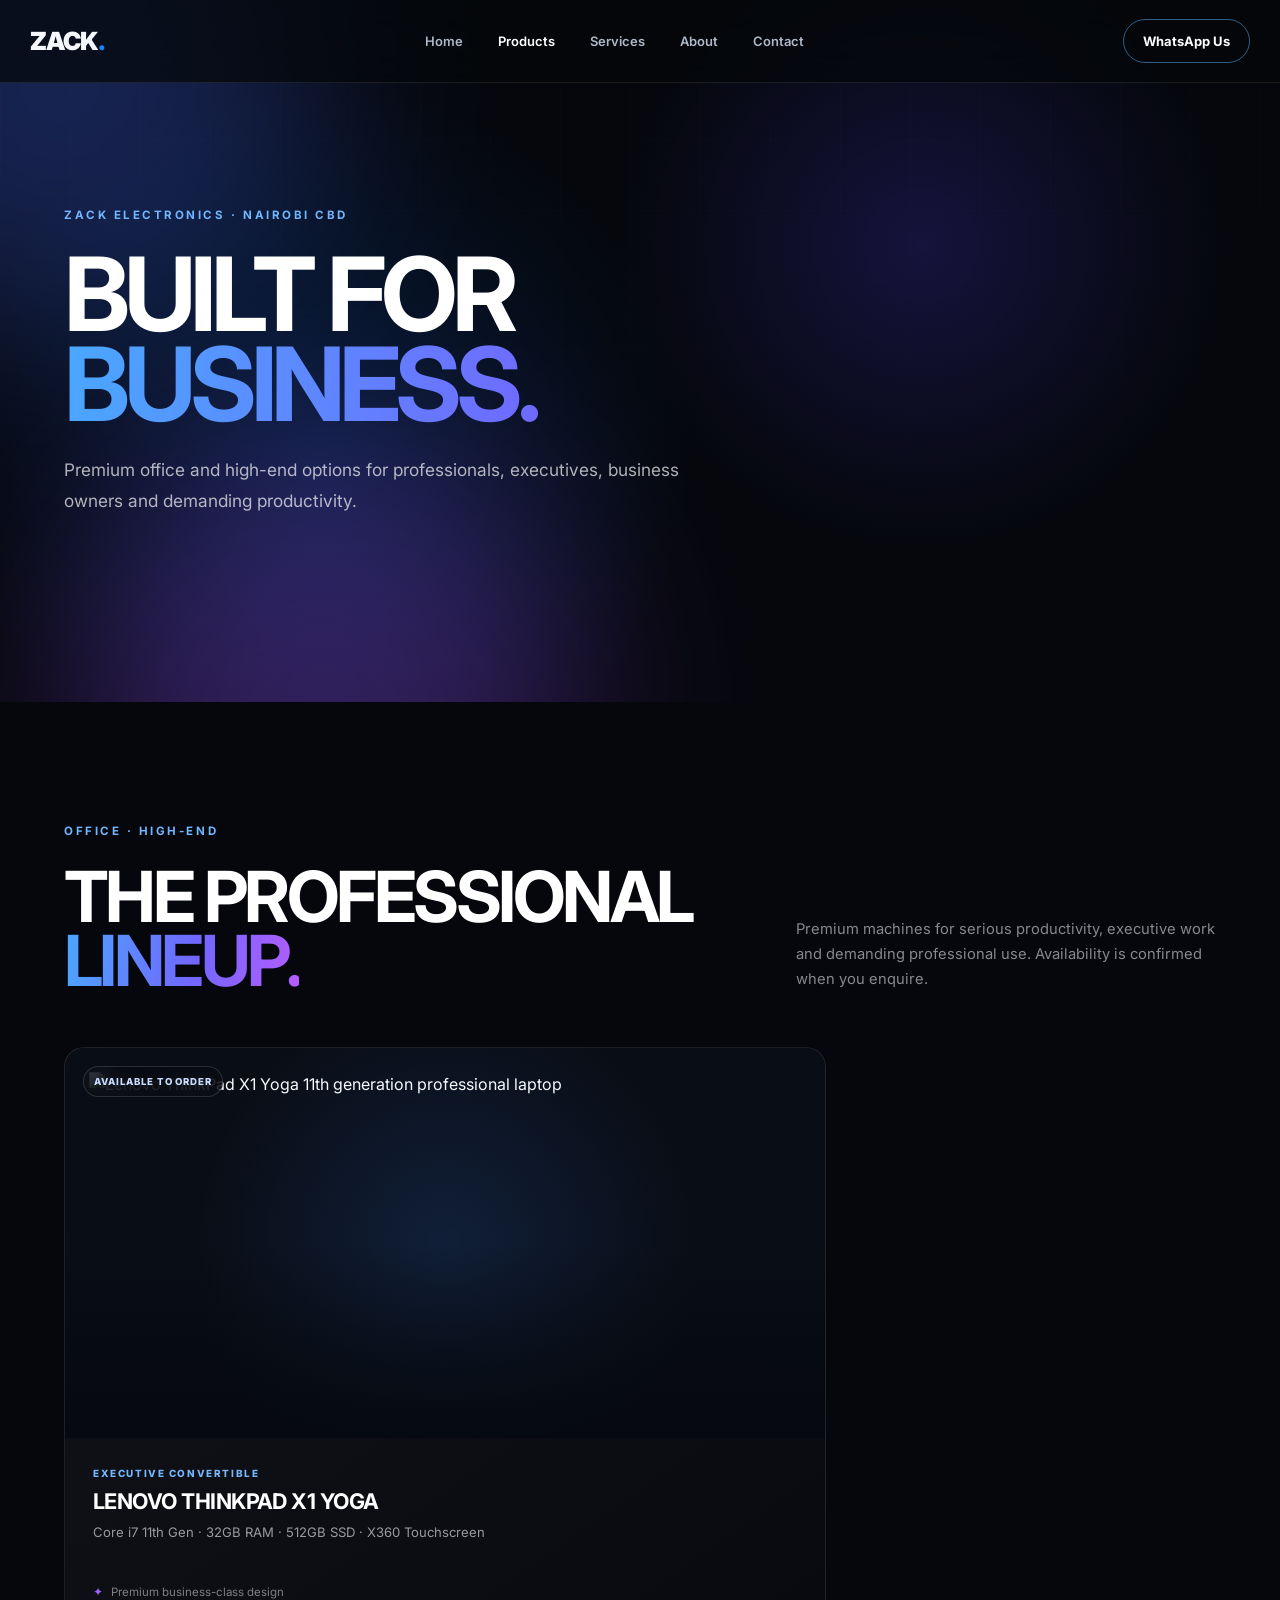
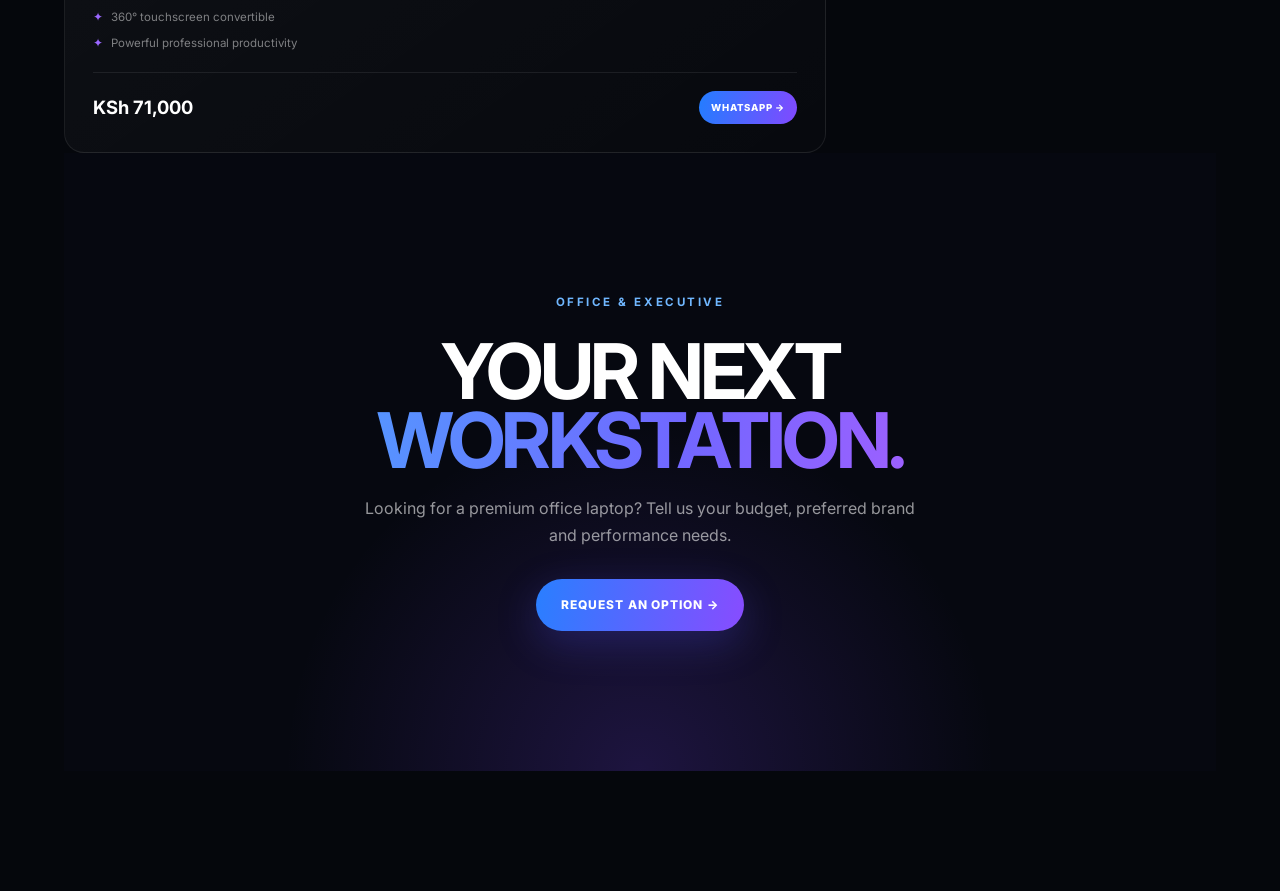
==== commit 91a8edb7: "Move X1 Yoga 11th Gen into Office High-End collection" ====
--- a/office-high-end.html
+++ b/office-high-end.html
@@ -10,6 +10,9 @@
 <header class="site-header"><nav class="navbar"><a href="index.html" class="logo">ZACK<span>.</span></a><div class="nav-links"><a href="index.html">Home</a><a href="products-menu.html" class="active">Products</a><a href="services.html">Services</a><a href="about.html">About</a><a href="contact.html">Contact</a></div><a href="https://wa.me/254717022136" class="nav-button" target="_blank" rel="noopener">WhatsApp Us</a></nav></header>
 <main>
 <section class="products-hero"><div class="hero-background"><div class="glow glow-one"></div><div class="glow glow-two"></div><div class="grid"></div></div><div class="products-hero-content"><p class="eyebrow">ZACK ELECTRONICS · NAIROBI CBD</p><h1>BUILT FOR<br><span>BUSINESS.</span></h1><p>Premium office and high-end options for professionals, executives, business owners and demanding productivity.</p></div></section>
-<section class="catalog-section"><div class="catalog-heading"><div><p class="eyebrow">OFFICE · HIGH-END</p><h2>THE PROFESSIONAL <span>LINEUP.</span></h2></div><p>We're building this collection from your stock list. Send the office/high-end models and prices and we'll add them here with the same cinematic product cards.</p></div>
+<section class="catalog-section"><div class="catalog-heading"><div><p class="eyebrow">OFFICE · HIGH-END</p><h2>THE PROFESSIONAL <span>LINEUP.</span></h2></div><p>Premium machines for serious productivity, executive work and demanding professional use. Availability is confirmed when you enquire.</p></div>
+<div class="product-catalog">
+<article class="laptop-card featured-laptop"><div class="product-image"><img src="https://p4-ofp.static.pub/ShareResource/na/subseries/hero/lenovo-thinkpad-x1-yoga-gen-6-14-inch-laptop.jpg" alt="Lenovo ThinkPad X1 Yoga 11th generation professional laptop" loading="eager"><span class="stock-badge">AVAILABLE TO ORDER</span></div><div class="laptop-body"><p class="product-category">EXECUTIVE CONVERTIBLE</p><h3>LENOVO THINKPAD X1 YOGA</h3><p class="spec-line">Core i7 11th Gen · 32GB RAM · 512GB SSD · X360 Touchscreen</p><ul><li>Premium business-class design</li><li>360° touchscreen convertible</li><li>Powerful professional productivity</li></ul><div class="price-row"><strong>KSh 71,000</strong><a href="https://wa.me/254717022136?text=Hello%20Zack%20Electronics%2C%20I%27m%20interested%20in%20the%20Lenovo%20ThinkPad%20X1%20Yoga%2011th%20Gen%20at%20KSh%2071%2C000." target="_blank" rel="noopener">WHATSAPP →</a></div></div></article>
+</div>
 <div class="products-cta"><p class="eyebrow">OFFICE & EXECUTIVE</p><h2>YOUR NEXT <span>WORKSTATION.</span></h2><p>Looking for a premium office laptop? Tell us your budget, preferred brand and performance needs.</p><a href="https://wa.me/254717022136?text=Hello%20Zack%20Electronics%2C%20I%27m%20looking%20for%20an%20office%20or%20high-end%20laptop." class="button-primary" target="_blank" rel="noopener">REQUEST AN OPTION →</a></div></section>
 </main></body></html>
